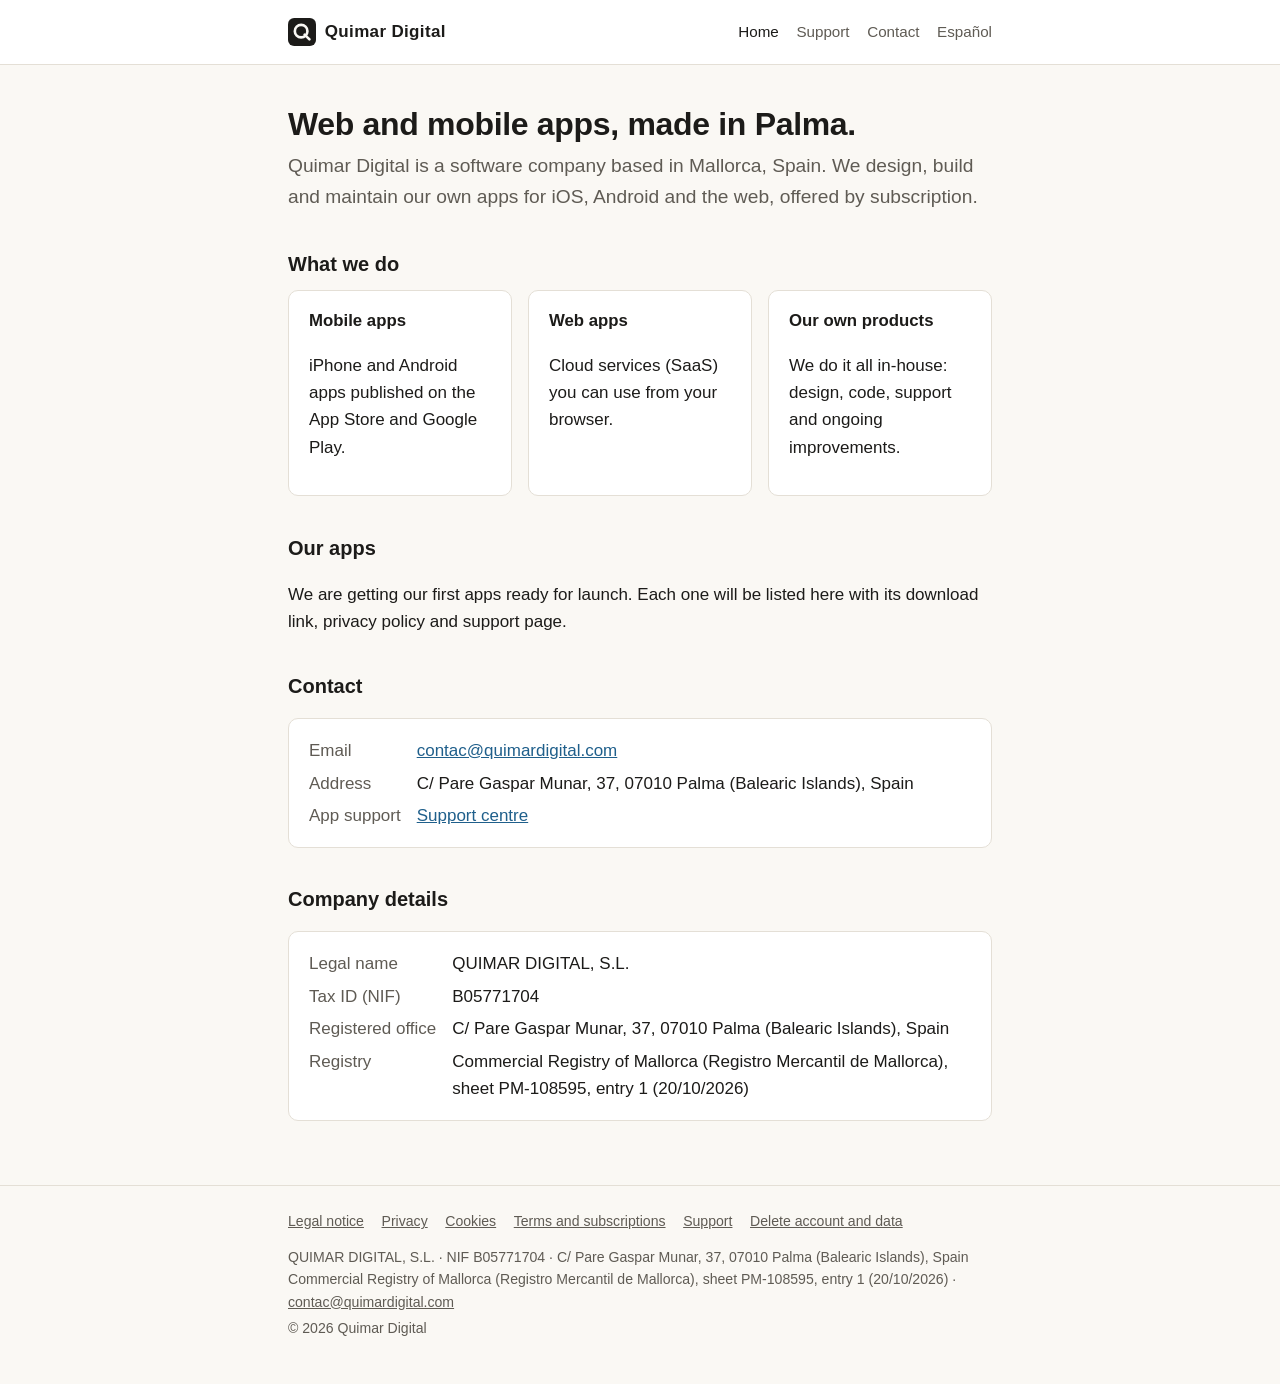
==== en/index.html @ 4102a564 "Add files via upload" ====
<!doctype html>
<html lang="en">
<head>
<meta charset="utf-8">
<meta name="viewport" content="width=device-width, initial-scale=1">
<title>Quimar Digital · Web and mobile apps</title>
<meta name="description" content="Quimar Digital, S.L. builds subscription web and mobile apps in Palma (Mallorca, Spain).">
<link rel="canonical" href="https://quimardigital.com/en/">
<link rel="alternate" hreflang="es" href="https://quimardigital.com/">
<link rel="alternate" hreflang="en" href="https://quimardigital.com/en/">
<link rel="icon" href="../favicon.svg" type="image/svg+xml">
<link rel="stylesheet" href="../style.css">
</head>
<body>
<header class="site"><div class="wrap">
  <a class="brand" href="../en/index.html"><svg viewBox="0 0 32 32" aria-hidden="true"><rect width="32" height="32" rx="7" fill="currentColor"/><circle cx="15" cy="15" r="7.2" fill="none" stroke="var(--bg)" stroke-width="3"/><path d="M19 19l5.5 5.5" stroke="var(--bg)" stroke-width="3" stroke-linecap="round"/></svg><span>Quimar Digital</span></a>
  <nav class="top" aria-label="Main">
    <a href="../en/index.html" aria-current="page">Home</a><a href="../en/support.html">Support</a><a href="../en/index.html#contact">Contact</a><a href="../index.html" hreflang="es" lang="es">Español</a>
  </nav>
</div></header>
<main><div class="wrap">

<h1>Web and mobile apps, made in Palma.</h1>
<p class="lead">Quimar Digital is a software company based in Mallorca, Spain. We design, build and maintain our own apps for iOS, Android and the web, offered by subscription.</p>

<h2>What we do</h2>
<div class="grid">
  <div class="card"><h3>Mobile apps</h3><p>iPhone and Android apps published on the App Store and Google Play.</p></div>
  <div class="card"><h3>Web apps</h3><p>Cloud services (SaaS) you can use from your browser.</p></div>
  <div class="card"><h3>Our own products</h3><p>We do it all in-house: design, code, support and ongoing improvements.</p></div>
</div>

<h2>Our apps</h2>
<p>We are getting our first apps ready for launch. Each one will be listed here with its download link, privacy policy and support page.</p>

<h2 id="contact">Contact</h2>
<div class="card">
<dl class="data">
  <dt>Email</dt><dd><a href="mailto:contac@quimardigital.com">contac@quimardigital.com</a></dd>
  <dt>Address</dt><dd>C/ Pare Gaspar Munar, 37, 07010 Palma (Balearic Islands), Spain</dd>
  <dt>App support</dt><dd><a href="support.html">Support centre</a></dd>
</dl>
</div>

<h2>Company details</h2>
<div class="card">
<dl class="data">
  <dt>Legal name</dt><dd>QUIMAR DIGITAL, S.L.</dd>
  <dt>Tax ID (NIF)</dt><dd>B05771704</dd>
  <dt>Registered office</dt><dd>C/ Pare Gaspar Munar, 37, 07010 Palma (Balearic Islands), Spain</dd>
  <dt>Registry</dt><dd>Commercial Registry of Mallorca (Registro Mercantil de Mallorca), sheet PM-108595, entry 1 (20/10/2026)</dd>
</dl>
</div>

</div></main>
<footer class="site"><div class="wrap">
  <nav aria-label="Legal"><a href="../en/legal-notice.html">Legal notice</a><a href="../en/privacy.html">Privacy</a><a href="../en/cookies.html">Cookies</a><a href="../en/terms.html">Terms and subscriptions</a><a href="../en/support.html">Support</a><a href="../en/delete-account.html">Delete account and data</a></nav>
  <p>QUIMAR DIGITAL, S.L. · NIF B05771704 · C/ Pare Gaspar Munar, 37, 07010 Palma (Balearic Islands), Spain<br>Commercial Registry of Mallorca (Registro Mercantil de Mallorca), sheet PM-108595, entry 1 (20/10/2026) · <a href="mailto:contac@quimardigital.com">contac@quimardigital.com</a></p>
  <p>© 2026 Quimar Digital</p>
</div></footer>
</body>
</html>
---- style.css ----
:root{
  --bg:#faf8f4; --surface:#ffffff; --ink:#1c1b19; --muted:#5f5b54; --line:#e4dfd6;
  --accent:#1f5f8b; --accent-ink:#ffffff; --soft:#eef3f7;
  --maxw:46rem; --radius:10px;
  color-scheme: light dark;
}
@media (prefers-color-scheme: dark){
  :root{ --bg:#141412; --surface:#1c1c1a; --ink:#ecebe7; --muted:#a6a29a; --line:#2f2e2b;
         --accent:#7fb6dd; --accent-ink:#0f1a22; --soft:#1b2630; }
}
*{box-sizing:border-box}
html{-webkit-text-size-adjust:100%}
body{margin:0;background:var(--bg);color:var(--ink);
  font:17px/1.6 -apple-system,BlinkMacSystemFont,"Segoe UI",Roboto,"Helvetica Neue",Arial,sans-serif}
a{color:var(--accent)}
a:hover{text-decoration-thickness:2px}
.wrap{max-width:var(--maxw);margin:0 auto;padding:0 16px}
header.site{border-bottom:1px solid var(--line);background:var(--surface)}
header.site .wrap{display:flex;align-items:center;justify-content:space-between;gap:1rem;min-height:64px;flex-wrap:wrap}
.brand{font-weight:700;letter-spacing:.02em;text-decoration:none;color:var(--ink);display:flex;align-items:center;gap:.55rem}
.brand svg{width:28px;height:28px;flex:none}
nav.top{display:flex;gap:1.1rem;flex-wrap:wrap;font-size:.95rem}
nav.top a{color:var(--muted);text-decoration:none}
nav.top a:hover,nav.top a[aria-current=page]{color:var(--ink)}
main{padding:2.5rem 0 3rem}
h1{font-size:2rem;line-height:1.2;margin:0 0 .5rem;letter-spacing:-.01em}
h2{font-size:1.25rem;margin:2.2rem 0 .6rem}
h3{font-size:1.05rem;margin:1.5rem 0 .4rem}
p,li{color:var(--ink)}
.lead{font-size:1.2rem;color:var(--muted);margin:0 0 2rem}
.updated{color:var(--muted);font-size:.9rem;margin-bottom:2rem}
.card{background:var(--surface);border:1px solid var(--line);border-radius:var(--radius);padding:1.1rem 1.25rem;margin:1rem 0}
.grid{display:grid;gap:1rem;grid-template-columns:repeat(auto-fit,minmax(13rem,1fr))}
.grid .card{margin:0}
.card h3{margin-top:0}
dl.data{display:grid;grid-template-columns:max-content 1fr;gap:.35rem 1rem;margin:0}
dl.data dt{color:var(--muted)}
dl.data dd{margin:0}
@media (max-width:520px){dl.data{grid-template-columns:1fr}dl.data dd{margin-bottom:.5rem}}
.btn{display:inline-block;background:var(--accent);color:var(--accent-ink);padding:.6rem 1rem;border-radius:8px;text-decoration:none;font-weight:600}
.note{background:var(--soft);border-radius:var(--radius);padding:.9rem 1.1rem}
table{border-collapse:collapse;width:100%;font-size:.95rem;margin:1rem 0}
th,td{border:1px solid var(--line);padding:.5rem .6rem;text-align:left;vertical-align:top}
th{background:var(--surface)}
.tablewrap{overflow-x:auto}
footer.site{border-top:1px solid var(--line);color:var(--muted);font-size:.88rem;padding:1.5rem 0 2.5rem}
footer.site nav{display:flex;flex-wrap:wrap;gap:.4rem 1.1rem;margin-bottom:.8rem}
footer.site a{color:var(--muted)}
footer.site p{color:var(--muted);margin:.25rem 0}
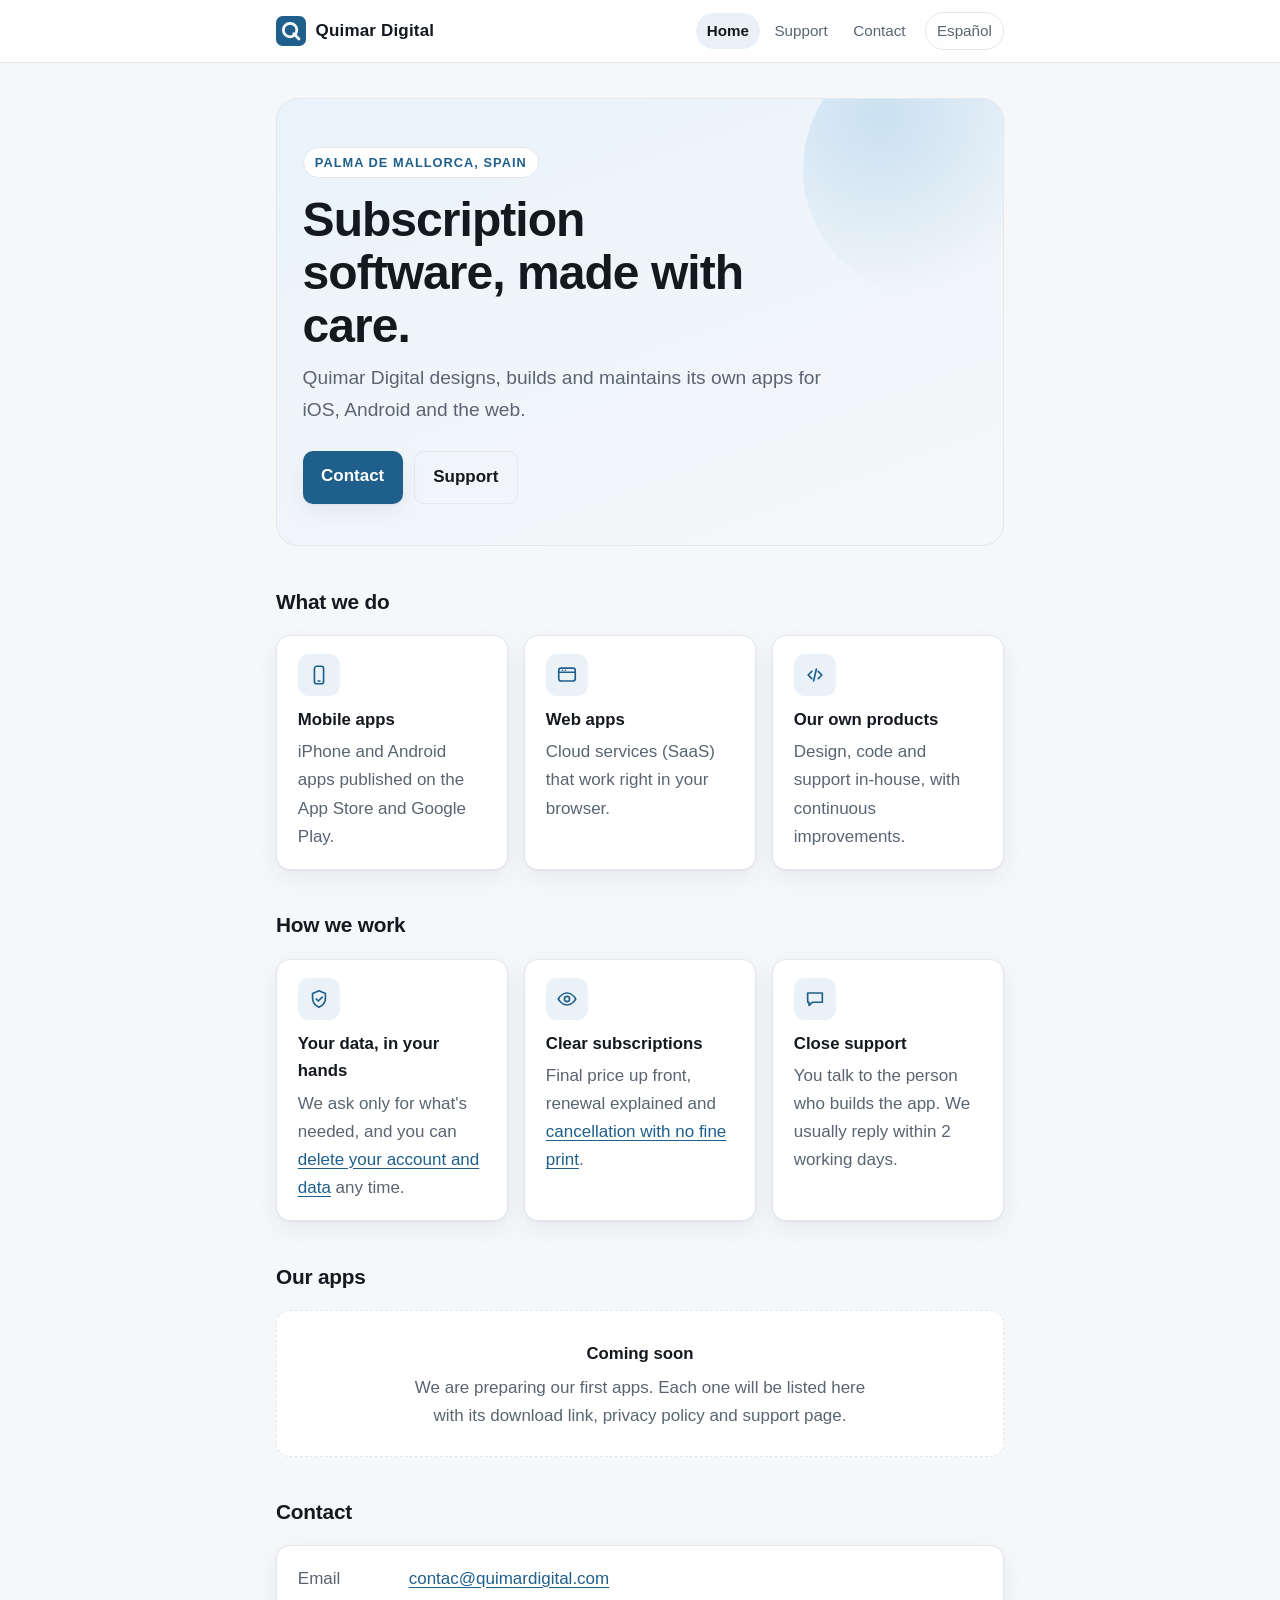
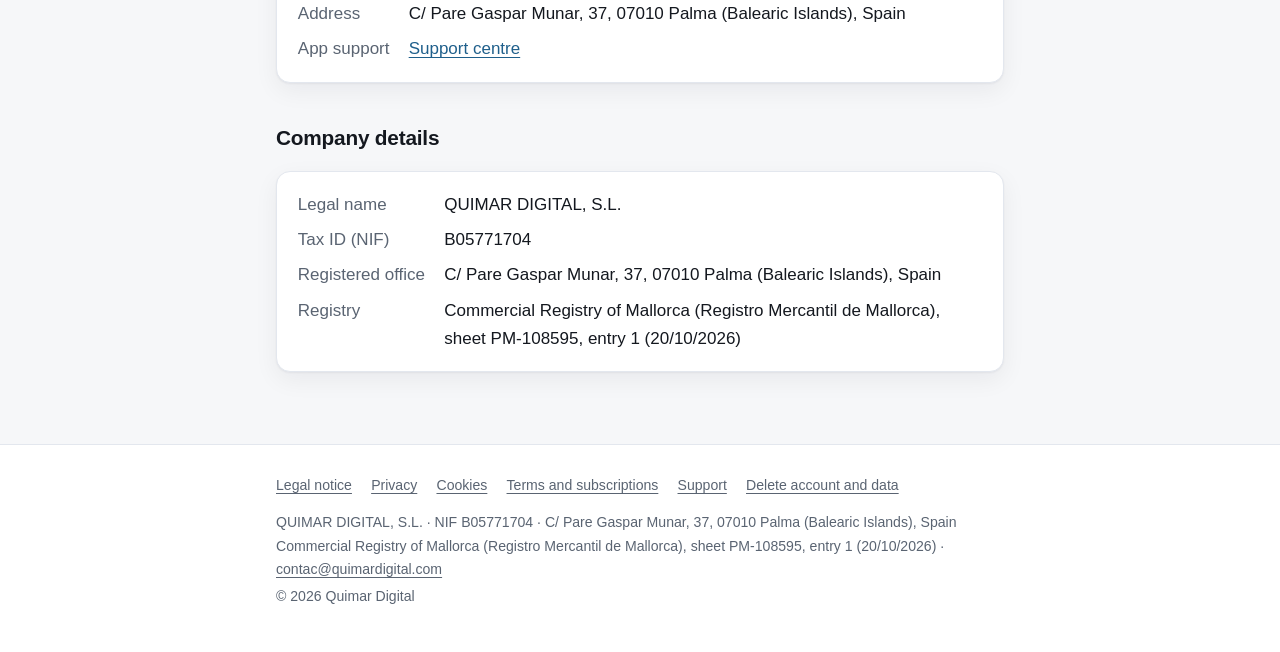
==== commit 465c66b3: "Rediseño de la web: portada con hero, iconos, cabecera fija y modo oscuro Co-Authored-By: Claude Son" ====
--- a/en/index.html
+++ b/en/index.html
@@ -15,23 +15,34 @@
 <header class="site"><div class="wrap">
   <a class="brand" href="../en/index.html"><svg viewBox="0 0 32 32" aria-hidden="true"><rect width="32" height="32" rx="7" fill="currentColor"/><circle cx="15" cy="15" r="7.2" fill="none" stroke="var(--bg)" stroke-width="3"/><path d="M19 19l5.5 5.5" stroke="var(--bg)" stroke-width="3" stroke-linecap="round"/></svg><span>Quimar Digital</span></a>
   <nav class="top" aria-label="Main">
-    <a href="../en/index.html" aria-current="page">Home</a><a href="../en/support.html">Support</a><a href="../en/index.html#contact">Contact</a><a href="../index.html" hreflang="es" lang="es">Español</a>
+    <a href="../en/index.html" aria-current="page">Home</a><a href="../en/support.html">Support</a><a href="../en/index.html#contact">Contact</a><a class="lang" href="../index.html" hreflang="es" lang="es">Español</a>
   </nav>
 </div></header>
 <main><div class="wrap">
 
-<h1>Web and mobile apps, made in Palma.</h1>
-<p class="lead">Quimar Digital is a software company based in Mallorca, Spain. We design, build and maintain our own apps for iOS, Android and the web, offered by subscription.</p>
+<section class="hero">
+  <span class="eyebrow">Palma de Mallorca, Spain</span>
+  <h1>Subscription software, made with care.</h1>
+  <p class="lead">Quimar Digital designs, builds and maintains its own apps for iOS, Android and the web.</p>
+  <div class="actions"><a class="btn" href="#contact">Contact</a><a class="btn ghost" href="support.html">Support</a></div>
+</section>
 
 <h2>What we do</h2>
 <div class="grid">
-  <div class="card"><h3>Mobile apps</h3><p>iPhone and Android apps published on the App Store and Google Play.</p></div>
-  <div class="card"><h3>Web apps</h3><p>Cloud services (SaaS) you can use from your browser.</p></div>
-  <div class="card"><h3>Our own products</h3><p>We do it all in-house: design, code, support and ongoing improvements.</p></div>
+  <div class="card"><span class="ico"><svg viewBox="0 0 24 24" fill="none" stroke="currentColor" stroke-width="1.8" stroke-linecap="round" stroke-linejoin="round" aria-hidden="true"><rect x="7" y="2.5" width="10" height="19" rx="2.5"/><path d="M11 18.5h2"/></svg></span><h3>Mobile apps</h3><p>iPhone and Android apps published on the App Store and Google Play.</p></div>
+  <div class="card"><span class="ico"><svg viewBox="0 0 24 24" fill="none" stroke="currentColor" stroke-width="1.8" stroke-linecap="round" stroke-linejoin="round" aria-hidden="true"><rect x="3" y="4.5" width="18" height="14" rx="2.5"/><path d="M3 9h18M7 6.8h.01M10 6.8h.01"/></svg></span><h3>Web apps</h3><p>Cloud services (SaaS) that work right in your browser.</p></div>
+  <div class="card"><span class="ico"><svg viewBox="0 0 24 24" fill="none" stroke="currentColor" stroke-width="1.8" stroke-linecap="round" stroke-linejoin="round" aria-hidden="true"><path d="M8.5 8L4.5 12l4 4M15.5 8l4 4-4 4M13.5 5.5l-3 13"/></svg></span><h3>Our own products</h3><p>Design, code and support in-house, with continuous improvements.</p></div>
+</div>
+
+<h2>How we work</h2>
+<div class="grid">
+  <div class="card"><span class="ico"><svg viewBox="0 0 24 24" fill="none" stroke="currentColor" stroke-width="1.8" stroke-linecap="round" stroke-linejoin="round" aria-hidden="true"><path d="M12 3l7 3v5.5c0 4.2-2.9 7.6-7 9.5-4.1-1.9-7-5.3-7-9.5V6l7-3z"/><path d="M9 12l2.2 2.2L15.5 10"/></svg></span><h3>Your data, in your hands</h3><p>We ask only for what's needed, and you can <a href="delete-account.html">delete your account and data</a> any time.</p></div>
+  <div class="card"><span class="ico"><svg viewBox="0 0 24 24" fill="none" stroke="currentColor" stroke-width="1.8" stroke-linecap="round" stroke-linejoin="round" aria-hidden="true"><path d="M2.5 12S6 5.5 12 5.5 21.5 12 21.5 12 18 18.5 12 18.5 2.5 12 2.5 12z"/><circle cx="12" cy="12" r="2.8"/></svg></span><h3>Clear subscriptions</h3><p>Final price up front, renewal explained and <a href="terms.html">cancellation with no fine print</a>.</p></div>
+  <div class="card"><span class="ico"><svg viewBox="0 0 24 24" fill="none" stroke="currentColor" stroke-width="1.8" stroke-linecap="round" stroke-linejoin="round" aria-hidden="true"><path d="M4 5.5h16v10H9.5L5.5 19v-3.5H4z"/></svg></span><h3>Close support</h3><p>You talk to the person who builds the app. We usually reply within 2 working days.</p></div>
 </div>
 
 <h2>Our apps</h2>
-<p>We are getting our first apps ready for launch. Each one will be listed here with its download link, privacy policy and support page.</p>
+<div class="card soon"><h3>Coming soon</h3><p>We are preparing our first apps. Each one will be listed here with its download link, privacy policy and support page.</p></div>
 
 <h2 id="contact">Contact</h2>
 <div class="card">
--- a/style.css
+++ b/style.css
@@ -1,49 +1,88 @@
 :root{
-  --bg:#faf8f4; --surface:#ffffff; --ink:#1c1b19; --muted:#5f5b54; --line:#e4dfd6;
-  --accent:#1f5f8b; --accent-ink:#ffffff; --soft:#eef3f7;
-  --maxw:46rem; --radius:10px;
+  --bg:#f6f7f9; --surface:#ffffff; --ink:#14181f; --muted:#5a6472; --line:#e3e7ee;
+  --accent:#1f5f8b; --accent-2:#2a86c4; --accent-ink:#ffffff; --soft:#eaf2f8;
+  --hero-a:#e9f3fb; --hero-b:#f6f7f9; --shadow:0 1px 2px rgba(16,24,40,.05),0 8px 24px rgba(16,24,40,.06);
+  --maxw:48rem; --radius:14px;
   color-scheme: light dark;
 }
 @media (prefers-color-scheme: dark){
-  :root{ --bg:#141412; --surface:#1c1c1a; --ink:#ecebe7; --muted:#a6a29a; --line:#2f2e2b;
-         --accent:#7fb6dd; --accent-ink:#0f1a22; --soft:#1b2630; }
+  :root{ --bg:#0e1116; --surface:#161b22; --ink:#e8ecf2; --muted:#9aa5b4; --line:#262d38;
+         --accent:#7fb6dd; --accent-2:#5aa2d6; --accent-ink:#0b1620; --soft:#16212c;
+         --hero-a:#13222f; --hero-b:#0e1116; --shadow:0 1px 2px rgba(0,0,0,.4),0 8px 24px rgba(0,0,0,.35); }
 }
 *{box-sizing:border-box}
-html{-webkit-text-size-adjust:100%}
+html{-webkit-text-size-adjust:100%;scroll-behavior:smooth}
 body{margin:0;background:var(--bg);color:var(--ink);
-  font:17px/1.6 -apple-system,BlinkMacSystemFont,"Segoe UI",Roboto,"Helvetica Neue",Arial,sans-serif}
-a{color:var(--accent)}
+  font:17px/1.65 -apple-system,BlinkMacSystemFont,"Segoe UI",Roboto,"Helvetica Neue",Arial,sans-serif;
+  -webkit-font-smoothing:antialiased}
+a{color:var(--accent);text-underline-offset:3px}
 a:hover{text-decoration-thickness:2px}
-.wrap{max-width:var(--maxw);margin:0 auto;padding:0 16px}
-header.site{border-bottom:1px solid var(--line);background:var(--surface)}
-header.site .wrap{display:flex;align-items:center;justify-content:space-between;gap:1rem;min-height:64px;flex-wrap:wrap}
-.brand{font-weight:700;letter-spacing:.02em;text-decoration:none;color:var(--ink);display:flex;align-items:center;gap:.55rem}
-.brand svg{width:28px;height:28px;flex:none}
-nav.top{display:flex;gap:1.1rem;flex-wrap:wrap;font-size:.95rem}
-nav.top a{color:var(--muted);text-decoration:none}
-nav.top a:hover,nav.top a[aria-current=page]{color:var(--ink)}
-main{padding:2.5rem 0 3rem}
-h1{font-size:2rem;line-height:1.2;margin:0 0 .5rem;letter-spacing:-.01em}
-h2{font-size:1.25rem;margin:2.2rem 0 .6rem}
+a:focus-visible,.btn:focus-visible{outline:3px solid var(--accent-2);outline-offset:3px;border-radius:6px}
+.wrap{max-width:var(--maxw);margin:0 auto;padding:0 20px}
+
+header.site{position:sticky;top:0;z-index:10;background:color-mix(in srgb,var(--surface) 88%,transparent);
+  -webkit-backdrop-filter:saturate(1.4) blur(10px);backdrop-filter:saturate(1.4) blur(10px);border-bottom:1px solid var(--line)}
+header.site .wrap{display:flex;align-items:center;justify-content:space-between;gap:.5rem 1.2rem;min-height:62px;flex-wrap:wrap;padding-top:6px;padding-bottom:6px}
+.brand{font-weight:700;letter-spacing:.01em;text-decoration:none;color:var(--ink);display:flex;align-items:center;gap:.6rem}
+.brand svg{width:30px;height:30px;flex:none;color:var(--accent)}
+nav.top{display:flex;gap:.2rem;flex-wrap:wrap;font-size:.95rem;align-items:center}
+nav.top a{color:var(--muted);text-decoration:none;padding:.35rem .7rem;border-radius:999px}
+nav.top a:hover{color:var(--ink);background:var(--soft)}
+nav.top a[aria-current=page]{color:var(--ink);background:var(--soft);font-weight:600}
+nav.top a.lang{border:1px solid var(--line);margin-left:.3rem}
+
+main{padding:2.2rem 0 3.5rem}
+h1{font-size:2.1rem;line-height:1.2;margin:0 0 .6rem;letter-spacing:-.02em}
+h2{font-size:1.3rem;margin:2.4rem 0 .7rem;letter-spacing:-.01em}
 h3{font-size:1.05rem;margin:1.5rem 0 .4rem}
-p,li{color:var(--ink)}
-.lead{font-size:1.2rem;color:var(--muted);margin:0 0 2rem}
-.updated{color:var(--muted);font-size:.9rem;margin-bottom:2rem}
-.card{background:var(--surface);border:1px solid var(--line);border-radius:var(--radius);padding:1.1rem 1.25rem;margin:1rem 0}
-.grid{display:grid;gap:1rem;grid-template-columns:repeat(auto-fit,minmax(13rem,1fr))}
+p{margin:.7rem 0}
+.lead{font-size:1.2rem;color:var(--muted);margin:0 0 1.5rem}
+.updated{color:var(--muted);font-size:.9rem;margin:.2rem 0 1.8rem}
+
+.hero{background:linear-gradient(160deg,var(--hero-a),var(--hero-b));border:1px solid var(--line);
+  border-radius:22px;padding:3rem 1.6rem 2.6rem;margin:0 0 1rem;position:relative;overflow:hidden}
+.hero::after{content:"";position:absolute;right:-60px;top:-60px;width:260px;height:260px;border-radius:50%;
+  background:radial-gradient(circle at 30% 30%,var(--accent-2),transparent 70%);opacity:.18;pointer-events:none}
+.eyebrow{display:inline-block;font-size:.8rem;font-weight:600;letter-spacing:.08em;text-transform:uppercase;
+  color:var(--accent);background:var(--surface);border:1px solid var(--line);padding:.25rem .7rem;border-radius:999px;margin-bottom:1rem}
+.hero h1{font-size:clamp(2rem,6vw,3rem);line-height:1.1;max-width:18ch}
+.hero .lead{max-width:34rem;margin-bottom:1.6rem}
+.actions{display:flex;gap:.7rem;flex-wrap:wrap}
+.btn{display:inline-block;background:var(--accent);color:var(--accent-ink);padding:.7rem 1.15rem;border-radius:10px;
+  text-decoration:none;font-weight:600;box-shadow:var(--shadow)}
+.btn:hover{filter:brightness(1.08)}
+.btn.ghost{background:transparent;color:var(--ink);border:1px solid var(--line);box-shadow:none}
+.btn.ghost:hover{background:var(--soft)}
+
+.card{background:var(--surface);border:1px solid var(--line);border-radius:var(--radius);padding:1.15rem 1.3rem;margin:1rem 0;box-shadow:var(--shadow)}
+.grid{display:grid;gap:1rem;grid-template-columns:repeat(auto-fit,minmax(14rem,1fr));margin:1rem 0}
 .grid .card{margin:0}
-.card h3{margin-top:0}
-dl.data{display:grid;grid-template-columns:max-content 1fr;gap:.35rem 1rem;margin:0}
+.card h3{margin:.2rem 0 .3rem}
+.card p{color:var(--muted);margin:.3rem 0 0}
+.ico{width:42px;height:42px;border-radius:11px;background:var(--soft);color:var(--accent);display:grid;place-items:center;margin-bottom:.6rem}
+.ico svg{width:22px;height:22px}
+.soon{border-style:dashed;box-shadow:none;text-align:center;padding:1.6rem 1.3rem}
+.soon p{max-width:30rem;margin:.4rem auto 0}
+
+dl.data{display:grid;grid-template-columns:max-content 1fr;gap:.45rem 1.2rem;margin:0}
 dl.data dt{color:var(--muted)}
-dl.data dd{margin:0}
-@media (max-width:520px){dl.data{grid-template-columns:1fr}dl.data dd{margin-bottom:.5rem}}
-.btn{display:inline-block;background:var(--accent);color:var(--accent-ink);padding:.6rem 1rem;border-radius:8px;text-decoration:none;font-weight:600}
-.note{background:var(--soft);border-radius:var(--radius);padding:.9rem 1.1rem}
-table{border-collapse:collapse;width:100%;font-size:.95rem;margin:1rem 0}
-th,td{border:1px solid var(--line);padding:.5rem .6rem;text-align:left;vertical-align:top}
-th{background:var(--surface)}
-.tablewrap{overflow-x:auto}
-footer.site{border-top:1px solid var(--line);color:var(--muted);font-size:.88rem;padding:1.5rem 0 2.5rem}
-footer.site nav{display:flex;flex-wrap:wrap;gap:.4rem 1.1rem;margin-bottom:.8rem}
+dl.data dd{margin:0;overflow-wrap:anywhere}
+@media (max-width:540px){dl.data{grid-template-columns:1fr;gap:.1rem}dl.data dd{margin-bottom:.7rem}}
+
+.note{background:var(--soft);border-radius:var(--radius);padding:.9rem 1.2rem;border:1px solid var(--line)}
+.note p{margin:.2rem 0}
+table{border-collapse:collapse;width:100%;font-size:.93rem;margin:1rem 0;background:var(--surface)}
+th,td{border:1px solid var(--line);padding:.55rem .7rem;text-align:left;vertical-align:top}
+th{background:var(--soft)}
+.tablewrap{overflow-x:auto;border-radius:10px}
+ul,ol{padding-left:1.3rem}
+li{margin:.3rem 0}
+
+footer.site{border-top:1px solid var(--line);background:var(--surface);color:var(--muted);font-size:.88rem;padding:1.8rem 0 2.5rem}
+footer.site nav{display:flex;flex-wrap:wrap;gap:.4rem 1.2rem;margin-bottom:.9rem}
 footer.site a{color:var(--muted)}
+footer.site a:hover{color:var(--ink)}
 footer.site p{color:var(--muted);margin:.25rem 0}
+
+@media (prefers-reduced-motion:reduce){html{scroll-behavior:auto}}
+@media print{header.site,footer.site nav{display:none}body{background:#fff;color:#000}.card{box-shadow:none}}
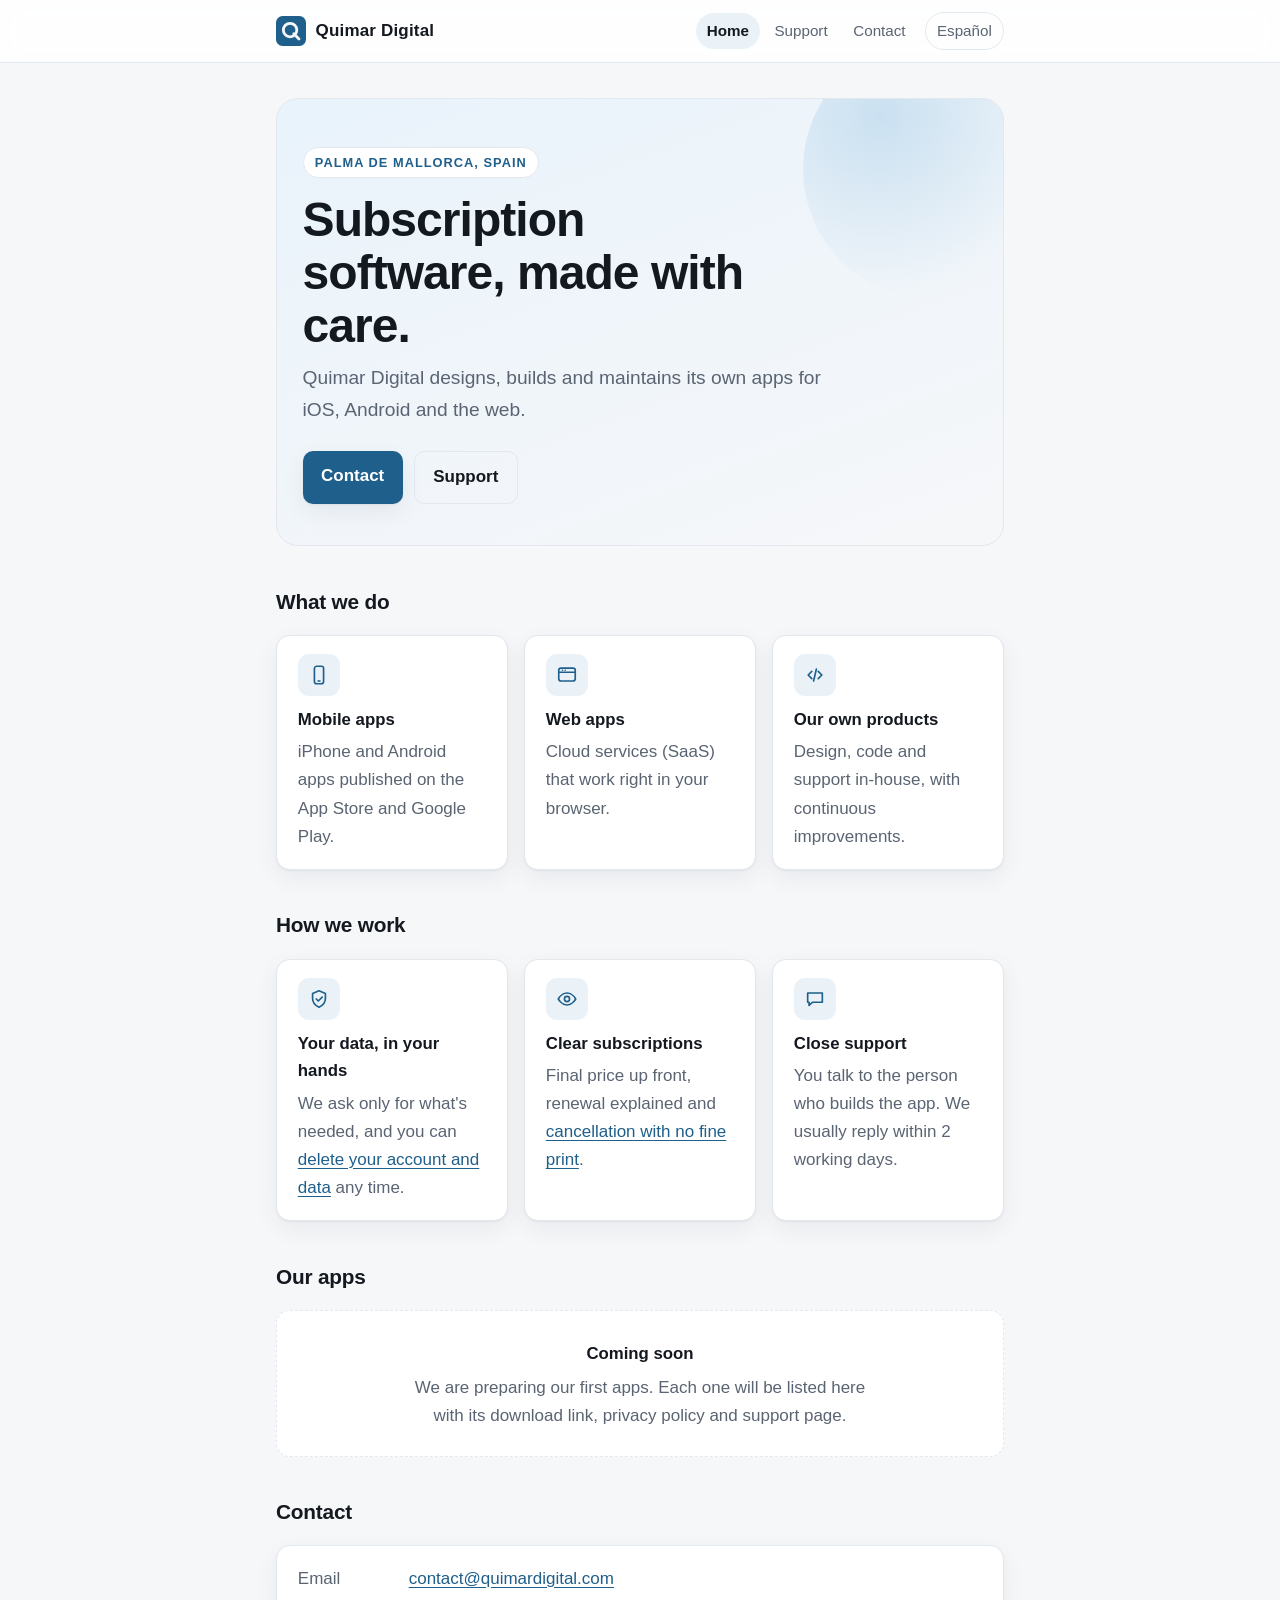
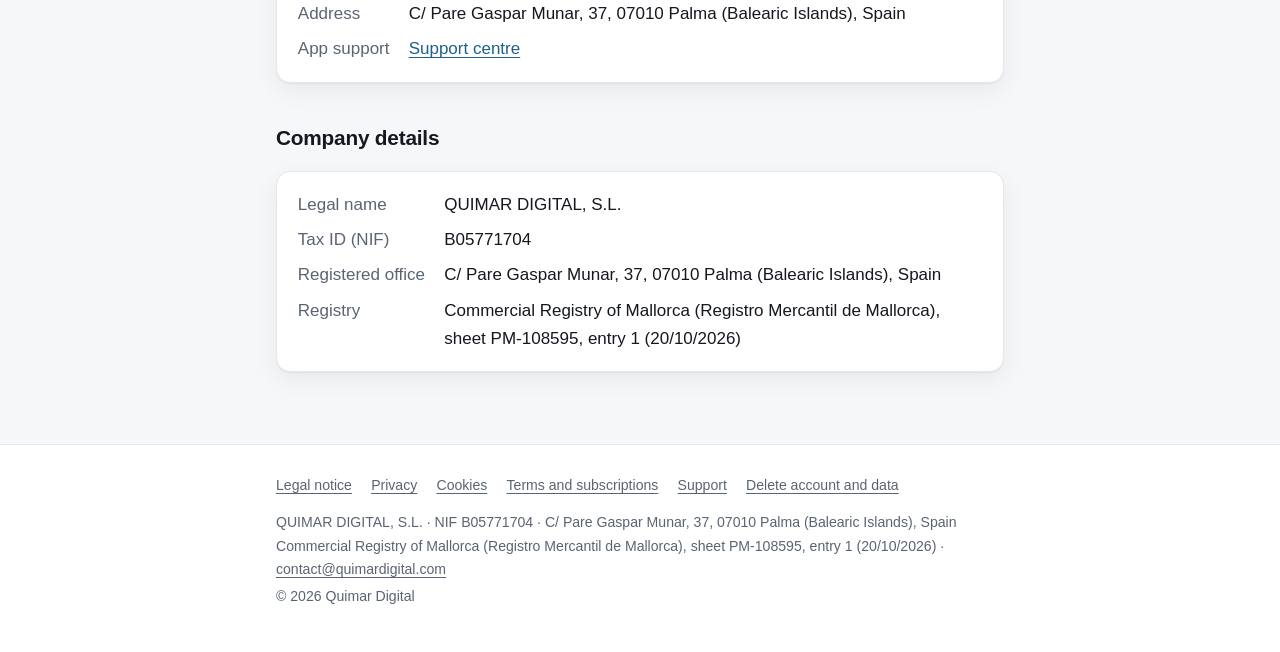
==== commit 9938d885: "Correo de contacto: contact@quimardigital.com Co-Authored-By: Claude Sonnet 5.5 <noreply@anthropic.c" ====
--- a/en/index.html
+++ b/en/index.html
@@ -47,7 +47,7 @@
 <h2 id="contact">Contact</h2>
 <div class="card">
 <dl class="data">
-  <dt>Email</dt><dd><a href="mailto:contac@quimardigital.com">contac@quimardigital.com</a></dd>
+  <dt>Email</dt><dd><a href="mailto:contact@quimardigital.com">contact@quimardigital.com</a></dd>
   <dt>Address</dt><dd>C/ Pare Gaspar Munar, 37, 07010 Palma (Balearic Islands), Spain</dd>
   <dt>App support</dt><dd><a href="support.html">Support centre</a></dd>
 </dl>
@@ -66,7 +66,7 @@
 </div></main>
 <footer class="site"><div class="wrap">
   <nav aria-label="Legal"><a href="../en/legal-notice.html">Legal notice</a><a href="../en/privacy.html">Privacy</a><a href="../en/cookies.html">Cookies</a><a href="../en/terms.html">Terms and subscriptions</a><a href="../en/support.html">Support</a><a href="../en/delete-account.html">Delete account and data</a></nav>
-  <p>QUIMAR DIGITAL, S.L. · NIF B05771704 · C/ Pare Gaspar Munar, 37, 07010 Palma (Balearic Islands), Spain<br>Commercial Registry of Mallorca (Registro Mercantil de Mallorca), sheet PM-108595, entry 1 (20/10/2026) · <a href="mailto:contac@quimardigital.com">contac@quimardigital.com</a></p>
+  <p>QUIMAR DIGITAL, S.L. · NIF B05771704 · C/ Pare Gaspar Munar, 37, 07010 Palma (Balearic Islands), Spain<br>Commercial Registry of Mallorca (Registro Mercantil de Mallorca), sheet PM-108595, entry 1 (20/10/2026) · <a href="mailto:contact@quimardigital.com">contact@quimardigital.com</a></p>
   <p>© 2026 Quimar Digital</p>
 </div></footer>
 </body>
